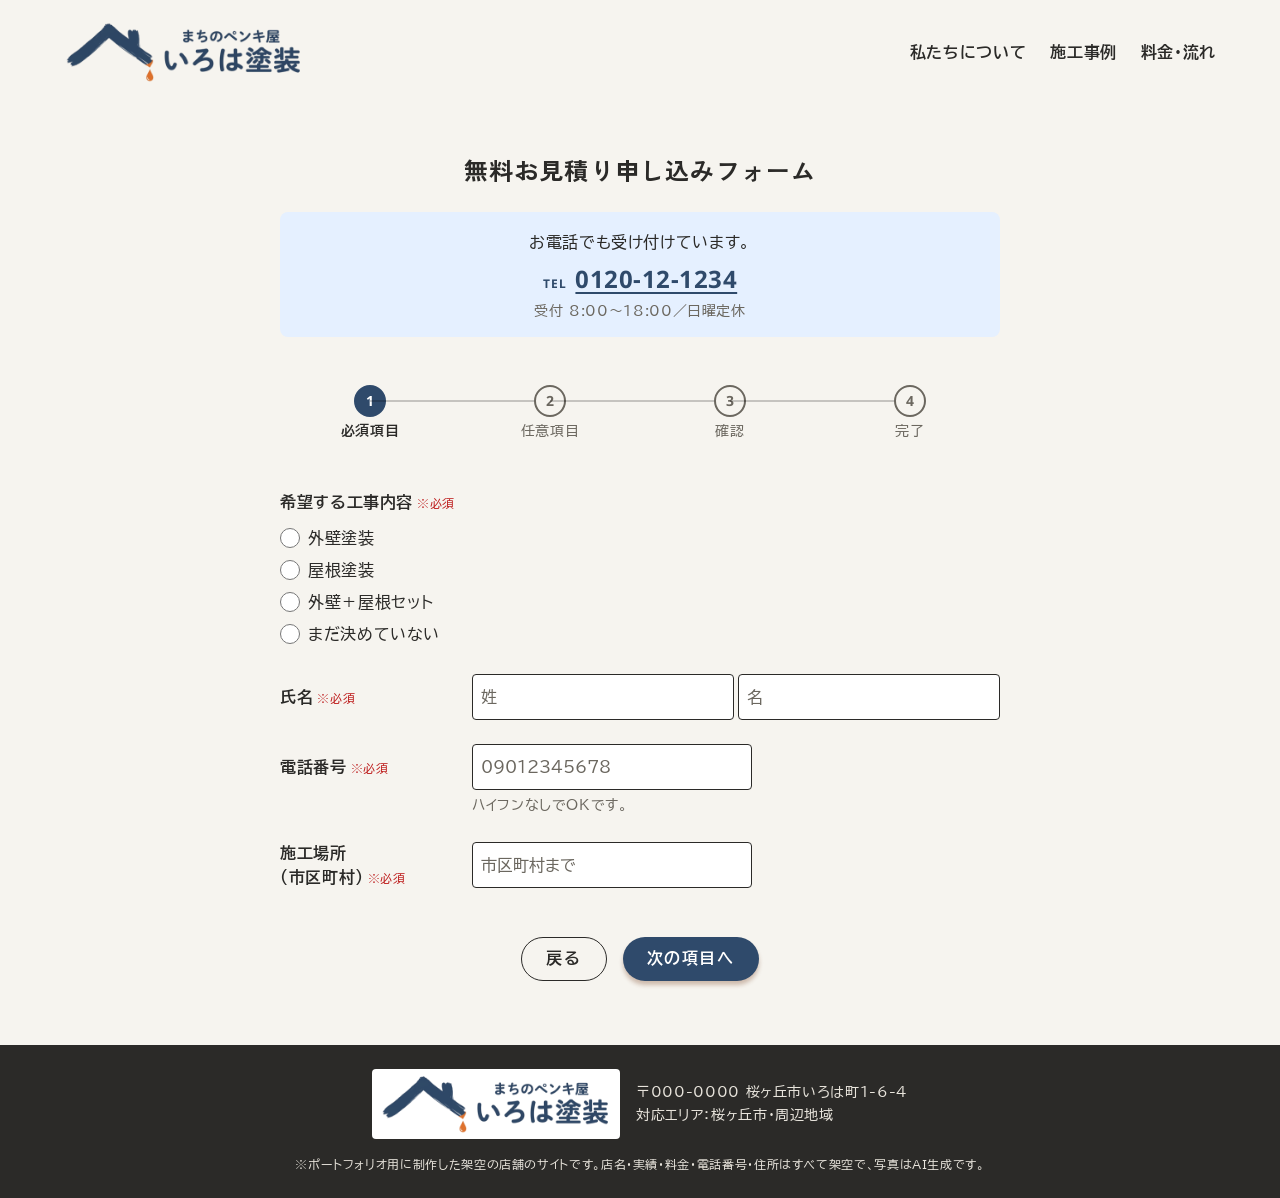
==== contact.html @ 246eca3e "いろは塗装のWebサイトを公開 架空の外壁・屋根塗装店のトップページと、無料お見積りフォーム。  Co-Authored-By: Claude Opus 5.5 <noreply@anthropic." ====
<!DOCTYPE html>
<html lang="ja">
<head>
  <meta charset="UTF-8">
  <meta name="viewport" content="width=device-width, initial-scale=1">
  <title>無料お見積り申し込みフォーム｜まちのペンキ屋 いろは塗装</title>
  <meta name="description" content="桜ヶ丘市の外壁・屋根塗装店、いろは塗装の無料お見積り申し込みフォームです。お名前とご連絡先など、最小限の入力で申し込めます。お電話でも受け付けています。">

  <link rel="preconnect" href="https://fonts.googleapis.com">
  <link rel="preconnect" href="https://fonts.gstatic.com" crossorigin>
  <link href="https://fonts.googleapis.com/css2?family=BIZ+UDPGothic:wght@400;700&family=Noto+Sans:wght@400;700&family=Zen+Kaku+Gothic+Antique:wght@700&display=swap" rel="stylesheet">

  <link rel="stylesheet" href="css/reset.css">
  <link rel="stylesheet" href="css/style.css">
</head>
<body>

  <!-- ヘッダー：トップページと同じ。このページ自体がフォームなので、お見積りボタンは置かない -->
  <header class="header">
    <a class="header__logo" href="index.html">
      <img src="images/logo.png" alt="まちのペンキ屋 いろは塗装" width="560" height="150">
    </a>
    <nav class="header__nav" aria-label="メインメニュー">
      <ul class="header__nav-list">
        <li><a href="index.html#message">私たちについて</a></li>
        <li><a href="index.html#works">施工事例</a></li>
        <li><a href="index.html#price">料金・流れ</a></li>
      </ul>
    </nav>
  </header>

  <main class="contact">
    <div class="container container--narrow">

      <h1 class="heading contact__title">無料お見積り申し込みフォーム</h1>

      <!-- 電話で問い合わせる人も多いと想定して、入力の前に番号を見せる -->
      <div class="contact__tel">
        <p>お電話でも受け付けています。</p>
        <p class="tel">
          <a class="tel__number" href="tel:0120121234"><span class="tel__digits">0120-12-1234</span></a>
          <span class="tel__time">受付 8:00〜18:00／日曜定休</span>
        </p>
      </div>

      <noscript>
        <p class="form-noscript">このフォームはJavaScriptを使っています。お手数ですが、お電話でお問い合わせください。</p>
      </noscript>

      <!-- 進み具合。全部でいくつあって今どこかが分かると、入力を続けやすい。
           状態は js/contact-form.js が付ける。フォームと同じくJSなしでは出さないので hidden にしている -->
      <ol class="form-progress" id="form-progress" aria-label="入力の進み具合" hidden>
        <li class="form-progress__item"><span class="form-progress__num">1</span>必須項目</li>
        <li class="form-progress__item"><span class="form-progress__num">2</span>任意項目</li>
        <li class="form-progress__item"><span class="form-progress__num">3</span>確認</li>
        <li class="form-progress__item"><span class="form-progress__num">4</span>完了</li>
      </ol>

      <!-- novalidate：ブラウザ標準の吹き出しを止めて、js/contact-form.js のエラー表示に統一する -->
      <form class="form" id="estimate-form" novalidate>

        <!-- 画面1：必須項目 -->
        <section class="form-step" data-step="1" aria-labelledby="step1-title" hidden>
          <h2 class="visually-hidden" id="step1-title" tabindex="-1">必須項目の入力</h2>

          <fieldset class="form-group" data-field="work">
            <legend class="form-label">希望する工事内容<span class="form-required">※必須</span></legend>
            <div class="form-choices">
              <label class="form-choice"><input type="radio" name="work" value="外壁塗装">外壁塗装</label>
              <label class="form-choice"><input type="radio" name="work" value="屋根塗装">屋根塗装</label>
              <label class="form-choice"><input type="radio" name="work" value="外壁＋屋根セット">外壁＋屋根セット</label>
              <label class="form-choice"><input type="radio" name="work" value="まだ決めていない">まだ決めていない</label>
            </div>
            <p class="form-error" hidden></p>
          </fieldset>

          <fieldset class="form-group form-row" data-field="name">
            <legend class="form-label">氏名<span class="form-required">※必須</span></legend>
            <div class="form-inputs">
              <label class="form-input-wrap">
                <span class="visually-hidden">姓</span>
                <input class="form-input" type="text" name="familyName" placeholder="姓" autocomplete="family-name">
              </label>
              <label class="form-input-wrap">
                <span class="visually-hidden">名</span>
                <input class="form-input" type="text" name="givenName" placeholder="名" autocomplete="given-name">
              </label>
            </div>
            <p class="form-error" hidden></p>
          </fieldset>

          <div class="form-group form-row" data-field="tel">
            <label class="form-label" for="tel">電話番号<span class="form-required">※必須</span></label>
            <div class="form-inputs">
              <!-- aria-describedby：入力欄に移動したときに、下の案内も読み上げられるようにする -->
              <input class="form-input form-input--medium" id="tel" type="tel" name="tel" placeholder="09012345678" autocomplete="tel" aria-describedby="tel-hint">
            </div>
            <p class="form-hint" id="tel-hint">ハイフンなしでOKです。</p>
            <p class="form-error" hidden></p>
          </div>

          <div class="form-group form-row" data-field="city">
            <label class="form-label" for="city">施工場所<br class="pc-only">（市区町村）<span class="form-required">※必須</span></label>
            <div class="form-inputs">
              <input class="form-input form-input--medium" id="city" type="text" name="city" placeholder="市区町村まで" autocomplete="address-level2">
            </div>
            <p class="form-error" hidden></p>
          </div>

          <div class="form-actions">
            <a class="button button--outline" href="index.html">戻る</a>
            <button class="button button--main button--raised" type="submit">次の項目へ</button>
          </div>
        </section>

        <!-- 画面2：分かる範囲で（任意） -->
        <section class="form-step" data-step="2" aria-labelledby="step2-title" hidden>
          <div class="form-step-head">
            <h2 class="form-step-title" id="step2-title" tabindex="-1">分かる範囲で教えてください。</h2>
            <p class="form-step-lead">お見積りの際の参考にします。</p>
          </div>

          <div class="form-group form-row" data-field="email">
            <label class="form-label" for="email">メールアドレス</label>
            <div class="form-inputs">
              <input class="form-input" id="email" type="email" name="email" placeholder="example@example.com" autocomplete="email">
            </div>
            <p class="form-error" hidden></p>
          </div>

          <fieldset class="form-group">
            <legend class="form-label">連絡方法の希望</legend>
            <div class="form-choices">
              <label class="form-choice"><input type="radio" name="contactMethod" value="電話">電話</label>
              <label class="form-choice"><input type="radio" name="contactMethod" value="メール">メール</label>
            </div>
          </fieldset>

          <fieldset class="form-group">
            <legend class="form-label">連絡可能な時間帯</legend>
            <div class="form-choices">
              <label class="form-choice"><input type="checkbox" name="contactTime" value="午前">午前</label>
              <label class="form-choice"><input type="checkbox" name="contactTime" value="午後">午後</label>
              <label class="form-choice"><input type="checkbox" name="contactTime" value="夕方">夕方</label>
              <label class="form-choice"><input type="checkbox" name="contactTime" value="いつでも">いつでも</label>
            </div>
          </fieldset>

          <fieldset class="form-group">
            <legend class="form-label">建物の種類</legend>
            <div class="form-choices">
              <label class="form-choice"><input type="radio" name="building" value="戸建て">戸建て</label>
              <label class="form-choice"><input type="radio" name="building" value="アパート・マンション">アパート・マンション</label>
              <label class="form-choice"><input type="radio" name="building" value="店舗">店舗</label>
              <label class="form-choice"><input type="radio" name="building" value="その他">その他</label>
            </div>
          </fieldset>

          <fieldset class="form-group">
            <legend class="form-label">築年数</legend>
            <div class="form-choices">
              <label class="form-choice"><input type="radio" name="age" value="〜10年">〜10年</label>
              <label class="form-choice"><input type="radio" name="age" value="10〜20年">10〜20年</label>
              <label class="form-choice"><input type="radio" name="age" value="20〜30年">20〜30年</label>
              <label class="form-choice"><input type="radio" name="age" value="30年以上">30年以上</label>
              <label class="form-choice"><input type="radio" name="age" value="わからない">わからない</label>
            </div>
          </fieldset>

          <fieldset class="form-group">
            <legend class="form-label">気になっている症状（複数可）</legend>
            <div class="form-choices">
              <label class="form-choice"><input type="checkbox" name="symptom" value="色あせ">色あせ</label>
              <label class="form-choice"><input type="checkbox" name="symptom" value="ひび割れ">ひび割れ</label>
              <label class="form-choice"><input type="checkbox" name="symptom" value="剥がれ">剥がれ</label>
              <label class="form-choice"><input type="checkbox" name="symptom" value="手に白い粉がつく">手に白い粉がつく</label>
              <label class="form-choice"><input type="checkbox" name="symptom" value="雨漏り">雨漏り</label>
              <label class="form-choice"><input type="checkbox" name="symptom" value="その他">その他</label>
            </div>
            <label class="form-input-wrap form-other">
              <span class="visually-hidden">その他の症状の内容</span>
              <input class="form-input" type="text" name="symptomOther">
            </label>
          </fieldset>

          <!-- 色の丸は色だけでは伝わらないので、label に名前を持たせ、選んだ色の名前も文字で出す -->
          <fieldset class="form-group">
            <legend class="form-label">ご希望の色</legend>
            <div class="form-colors">
              <label class="form-color" style="--chip-color: #F2EEE6"><input type="radio" name="color" value="ウォームホワイト"><span class="visually-hidden">ウォームホワイト</span></label>
              <label class="form-color" style="--chip-color: #EDE3CC"><input type="radio" name="color" value="アイボリー"><span class="visually-hidden">アイボリー</span></label>
              <label class="form-color" style="--chip-color: #D8C7A8"><input type="radio" name="color" value="ベージュ"><span class="visually-hidden">ベージュ</span></label>
              <label class="form-color" style="--chip-color: #B7AFA3"><input type="radio" name="color" value="グレージュ"><span class="visually-hidden">グレージュ</span></label>
              <label class="form-color" style="--chip-color: #C9CBCC"><input type="radio" name="color" value="ライトグレー"><span class="visually-hidden">ライトグレー</span></label>
              <label class="form-color" style="--chip-color: #4A4C4E"><input type="radio" name="color" value="チャコール"><span class="visually-hidden">チャコール</span></label>
              <label class="form-color" style="--chip-color: #2F3E55"><input type="radio" name="color" value="ネイビー"><span class="visually-hidden">ネイビー</span></label>
              <label class="form-color" style="--chip-color: #7A8263"><input type="radio" name="color" value="モスグリーン"><span class="visually-hidden">モスグリーン</span></label>
            </div>
            <p class="form-color-name" id="color-name" hidden></p>
            <div class="form-choices">
              <label class="form-choice"><input type="radio" name="color" value="まだ決めていない">まだ決めていない</label>
            </div>
          </fieldset>

          <div class="form-group">
            <label class="form-label" for="message">その他のご相談</label>
            <textarea class="form-input form-textarea" id="message" name="message" rows="3"></textarea>
          </div>

          <div class="form-group form-consent" data-field="consent">
            <label class="form-choice"><input type="checkbox" name="consent" value="同意する">個人情報の取り扱いへの同意<span class="form-required">※必須</span></label>
            <p class="form-error" hidden></p>
          </div>

          <div class="form-actions">
            <button class="button button--outline" type="button" data-back>戻る</button>
            <button class="button button--main button--raised" type="submit">確認画面へ</button>
          </div>
        </section>

        <!-- 画面3：確認（一覧の中身は JS が入力内容から作る） -->
        <section class="form-step" data-step="3" aria-labelledby="step3-title" hidden>
          <div class="form-step-head">
            <h2 class="form-step-title" id="step3-title" tabindex="-1">入力内容をご確認ください。</h2>
            <p class="form-step-lead">修正するときは「戻る」を押してください。入力した内容はそのまま残ります。</p>
          </div>
          <dl class="form-summary" id="form-summary"></dl>
          <p class="note form-demo-note">※架空の店舗のサイトです。送信しても、入力内容はどこにも送られません。</p>
          <div class="form-actions">
            <button class="button button--outline" type="button" data-back>戻る</button>
            <button class="button button--accent" type="submit">この内容で送信する</button>
          </div>
        </section>

        <!-- 画面4：完了 -->
        <section class="form-step form-done" data-step="4" aria-labelledby="step4-title" hidden>
          <h2 class="form-step-title" id="step4-title" tabindex="-1">お申し込み<br class="sp-only">ありがとうございました。</h2>
          <p class="form-done__text">内容を確認のうえ、<br class="sp-only">担当の職人からご連絡します。</p>
          <p class="note">※架空の店舗のサイトのため、<br class="sp-only">実際の送信・ご連絡はありません。</p>
          <div class="form-actions">
            <a class="button button--main" href="index.html">トップページへ戻る</a>
          </div>
        </section>

      </form>
    </div>
  </main>

  <footer class="footer">
    <div class="footer__inner">
      <p class="footer__logo"><img src="images/logo.png" alt="まちのペンキ屋 いろは塗装" width="560" height="150" loading="lazy"></p>
      <address class="footer__address">
        〒000-0000 桜ヶ丘市いろは町1-6-4<br>
        対応エリア：桜ヶ丘市・周辺地域
      </address>
    </div>
    <p class="footer__note">※ポートフォリオ用に制作した架空の店舗のサイトです。店名・実績・料金・電話番号・住所はすべて架空で、写真はAI生成です。</p>
  </footer>

  <script src="js/contact-form.js"></script>
</body>
</html>
---- css/style.css ----
/* =========================================================
   いろは塗装 トップページ
   1. 変数  2. ベース  3. 共通パーツ  4. セクション（HTMLの順）
   スマホを基本に書き、PCは @media (min-width: 768px) で上書きする
   ========================================================= */

/* ---------- 1. 変数 ---------- */
:root {
  /* 背景 */
  --color-bg: #F6F4EF;         /* 漆喰：ページ全体 */
  --color-bg-sub: #EFE8DC;     /* 砂壁：セクションの交互背景 */
  --color-band: #E5F0FF;       /* 藍白：実績の帯、流れのカード */

  /* テキスト */
  --color-text: #2B2A28;       /* 墨：本文・見出し */
  --color-text-sub: #6B675F;   /* 鼠：注記。4.5:1以上を確保するためFigmaの#919191より濃くしている */

  /* メイン・アクセント */
  --color-main: #2F4A6B;       /* 藍 */
  --color-accent: #BF5219;     /* 朱：ボタン */
  --color-accent-dark: #A44614;
  --color-paint: #E07B39;      /* ペンキ朱：垂れ・装飾のみ。文字には使わない */

  /* 垂れの色。色見本のJSがここを書き換える */
  --drip-color: var(--color-paint);

  /* フォント */
  --font-heading: "Zen Kaku Gothic Antique", "Hiragino Sans", "Yu Gothic", sans-serif;
  --font-body: "BIZ UDPGothic", "Hiragino Sans", "Yu Gothic", sans-serif;
  --font-en: "Noto Sans", "Helvetica Neue", Arial, sans-serif;

  /* 余白（Figmaの変数と同じ値） */
  --space-xs: 4px;
  --space-s: 8px;
  --space-m: 16px;
  --space-l: 24px;
  --space-xl: 48px;
  --space-2xl: 64px;

  /* レイアウト */
  --content-width: 1080px;     /* 広いカラム */
  --content-narrow: 720px;     /* 狭いカラム */
  --gutter: 24px;
  --section-space: 48px;
  --radius: 8px;
  --shadow-cta: 0 4px 4px rgba(113, 52, 20, 0.3);

  /* ペンキ演出（--paint-y と --rest-opacity は js/drip.js が書き換える） */
  --header-height: 72px;
  --wave-height: 72px;
  --paint-y: 0px;
  --rest-opacity: 1;
}

@media (min-width: 768px) {
  :root {
    --section-space: var(--space-2xl);
    --gutter: 48px;
    --header-height: 104px;
    --wave-height: 120px;
  }
}

/* ---------- 2. ベース ---------- */
html {
  scroll-behavior: smooth;
}

body {
  background: var(--color-bg);
  color: var(--color-text);
  font-family: var(--font-body);
  font-size: 16px;
  line-height: 1.75;
  letter-spacing: 0.04em;
  -webkit-font-smoothing: antialiased;
}

img {
  display: block;
  max-width: 100%;
  height: auto;
}

a:focus-visible,
button:focus-visible {
  outline: 3px solid var(--color-main);
  outline-offset: 3px;
}

.visually-hidden {
  position: absolute;
  width: 1px;
  height: 1px;
  overflow: hidden;
  clip: rect(0 0 0 0);
  white-space: nowrap;
}

/* 言葉のまとまり：入りきらないときは、まとまりごと次の行へ送る。
   <br> と違って画面幅ごとに指定し直さなくてよく、1行に入る幅なら普通に1行で並ぶ */
.phrase {
  display: inline-block;
}

/* 改行を画面幅で出し分ける */
.pc-only { display: none; }
@media (min-width: 768px) {
  .pc-only { display: inline; }
  .sp-only { display: none; }
}

@media (prefers-reduced-motion: reduce) {
  html { scroll-behavior: auto; }
}

/* ---------- 3. 共通パーツ ---------- */
.container {
  max-width: calc(var(--content-width) + var(--gutter) * 2);
  margin-inline: auto;
  padding-inline: var(--gutter);
}

.container--narrow {
  max-width: calc(var(--content-narrow) + var(--gutter) * 2);
}

.section {
  padding-block: var(--section-space);
  scroll-margin-top: var(--space-m);
}

.section--sub {
  background: var(--color-bg-sub);
}

/* 見出しまわり */
.section-head {
  margin-bottom: var(--space-l);
  text-align: center;
}

.section-label {
  font-family: var(--font-en);
  font-size: 12px;
  line-height: 1;
  letter-spacing: 0.1em;
  color: var(--color-main);
}

.heading {
  margin-top: var(--space-s);
  font-family: var(--font-heading);
  font-size: 22px;
  font-weight: 700;
  line-height: 1.5;
  letter-spacing: 0.05em;
  text-wrap: balance;
}

.section-head__lead {
  margin-top: var(--space-l);
}

@media (min-width: 768px) {
  .section-head {
    margin-bottom: var(--space-xl);
  }

  .heading {
    font-size: 24px;
  }
}

/* ボタン：高さ44px以上を確保 */
.button {
  display: inline-flex;
  align-items: center;
  justify-content: center;
  min-height: 44px;
  padding: var(--space-s) var(--space-l);
  border-radius: 999px;
  font-weight: 700;
  line-height: 1.4;
  letter-spacing: 0.1em;
  text-decoration: none;
  transition: background-color 0.2s;
}

.button--accent {
  background: var(--color-accent);
  color: #fff;
  box-shadow: var(--shadow-cta);
}

.button--accent:hover {
  background: var(--color-accent-dark);
}

.button--main {
  background: var(--color-main);
  color: #fff;
}

.button--main:hover {
  background: #233A55;
}

.button--large {
  min-height: 52px;
  padding-inline: var(--space-xl);
}

/* CTAボタン：hoverで下に少し垂れる（CSSのみ） */
.button--drip {
  position: relative;
}

.button--drip::after {
  content: "";
  position: absolute;
  top: calc(100% - 6px);
  left: 30%;
  width: 10px;
  height: 0;
  border-radius: 0 0 5px 5px;
  background: inherit;
  transition: height 0.5s ease-in;
}

.button--drip:hover::after {
  height: 22px;
}

/* 電話番号 */
.tel {
  line-height: 1.4;
}

/* 電話をかける人が多い想定なので、太字にして、押せる範囲を上下に広げて44px以上にする */
.tel__number {
  display: inline-block;
  padding-block: 6px;
  font-family: var(--font-en);
  font-size: 24px;
  font-weight: 700;
  letter-spacing: 0.02em;
  color: var(--color-main);
  text-decoration: none; /* リンク全体には線を引かない。「TEL」に線が付かないようにするため */
}

/* 「押せる」ことを示す下線は、番号の部分にだけ引く */
.tel__digits {
  text-decoration: underline;
  text-underline-offset: 4px;
}

.tel__number::before {
  content: "TEL";
  margin-right: var(--space-s);
  font-size: 12px;
  letter-spacing: 0.1em;
}

.tel__time {
  display: block;
  font-size: 14px;
  color: var(--color-text-sub);
}

.tel--light .tel__number,
.tel--light .tel__time {
  color: #fff;
}

/* ページの途中に置く、お見積りボタンと電話番号のまとまり */
.action-row {
  display: flex;
  flex-direction: column;
  align-items: center;
  gap: var(--space-m);
  margin-top: var(--space-l);
  text-align: center;
}

.action-row .button {
  width: 100%; /* スマホでは親指で押しやすいように横幅いっぱいにする */
}

@media (min-width: 768px) {
  .action-row {
    flex-direction: row;
    justify-content: center;
    gap: var(--space-l);
    margin-top: var(--space-xl);
    text-align: left;
  }

  .action-row .button {
    width: auto;
  }
}

/* 注記：12pxの行間1.0では2行のときに詰まるので、14px・1.6にしている */
.note {
  font-size: 14px;
  line-height: 1.6;
  color: var(--color-text-sub);
}

/* カード（お悩み） */
.card {
  overflow: hidden;
  border-radius: var(--radius);
  background: #fff;
}

.card__image {
  width: 100%;
  aspect-ratio: 2 / 1;
  object-fit: cover;
}

.card__body {
  padding: var(--space-m);
}

.card__title {
  margin-bottom: var(--space-s);
  font-weight: 700;
  line-height: 1.5;
}

.card__body p {
  font-size: 14px;
  line-height: 1.6;
}

/* ---------- 4-1. ヘッダー ---------- */
/* ヒーローの上に重ねる。追従はせず、ページと一緒に上へ流れる */
.header {
  position: absolute;
  top: 0;
  left: 0;
  z-index: 3;
  display: flex;
  align-items: center;
  gap: var(--space-m);
  width: 100%;
  height: var(--header-height);
  padding-inline: var(--gutter);
}

.header__logo {
  margin-right: auto;
}

.header__logo img {
  width: 168px;
}

/* スマホではナビを隠し、ボタンだけ見せる */
.header__nav {
  display: none;
}

.header__button {
  padding-inline: var(--space-m);
  font-size: 14px;
  letter-spacing: 0.05em;
}

@media (min-width: 768px) {
  .header {
    gap: var(--space-l);
    padding-inline: var(--space-2xl);
  }

  .header__logo img {
    width: 240px;
  }

  .header__button {
    padding-inline: var(--space-l);
    font-size: 16px;
    white-space: nowrap;
  }
}

/* ナビは全部が1行に収まる幅から出す。768pxから出すと、語の途中で折り返してしまう */
@media (min-width: 900px) {
  .header__nav {
    display: block;
  }

  .header__nav-list {
    display: flex;
    gap: var(--space-l);
  }

  .header__nav-list a {
    display: inline-block;
    padding-block: var(--space-s);
    font-weight: 700;
    color: var(--color-text);
    text-decoration: none;
  }

  .header__nav-list a {
    white-space: nowrap;
  }

  .header__nav-list a:hover {
    color: var(--color-main);
    text-decoration: underline;
    text-underline-offset: 6px;
  }
}

/* ---------- 4-2. ヒーロー ---------- */
/* SPは写真が上・テキストが下。HTMLはテキストが先なので order で入れ替える */
.hero {
  position: relative;
  display: flex;
  flex-direction: column;
  min-height: 100svh;
  padding-top: var(--header-height);
  overflow: hidden;
  background: var(--color-bg);
}

.hero__media {
  position: relative;
  flex: 1;
  order: -1;
  min-height: 180px;
  /* 下端を背景に溶かす */
  -webkit-mask-image: linear-gradient(to bottom, #000 85%, transparent);
  mask-image: linear-gradient(to bottom, #000 85%, transparent);
}

.hero__media img {
  position: absolute;
  inset: 0;
  width: 100%;
  height: 100%;
  object-fit: cover;
  object-position: center 38%;
}

/* ペンキの面：ヒーローと同じ高さの箱を、下端がヘッダーの下に来るように上へ隠しておく。
   JSが --paint-y を増やすと、箱ごと下へ動いてヒーローを塗りつぶす */
.hero__paint {
  position: absolute;
  bottom: calc(100% - var(--header-height));
  left: 0;
  z-index: 2;
  width: 100%;
  height: 100%;
  background: var(--color-bg);
  transform: translateY(var(--paint-y));
  will-change: transform;
}

/* 箱の下端にくっついている波。描く範囲の上3分の1は、波が上に揺れたとき用の余白 */
.hero__wave {
  position: absolute;
  top: calc(100% - var(--wave-height) / 3 - 1px);
  left: 0;
  width: 100%;
  height: var(--wave-height);
  fill: var(--color-bg);
}

.hero__content {
  position: relative;
  padding: var(--space-m) var(--gutter) var(--space-l);
}

.hero__title {
  font-family: var(--font-heading);
  font-size: clamp(36px, 11vw, 48px);
  font-weight: 700;
  line-height: 1.15;
  letter-spacing: 0.05em;
}

.hero__title-accent {
  color: var(--color-accent);
}

.hero__lead {
  margin-top: var(--space-s);
  font-size: 15px;
}

.hero__actions {
  display: flex;
  flex-wrap: wrap;
  align-items: center;
  gap: var(--space-s) var(--space-l);
  margin-top: var(--space-m);
}

@media (min-width: 768px) {
  .hero {
    display: block;
    /* 中身の高さは .hero__content で確保する */
    padding-top: 0;
  }

  .hero__media {
    position: absolute;
    inset: var(--header-height) 0 0 auto;
    width: 56%;
    /* 左側を背景に溶かして、文字の読みやすさを確保する */
    -webkit-mask-image: linear-gradient(to right, transparent, #000 34%);
    mask-image: linear-gradient(to right, transparent, #000 34%);
  }

  .hero__media img {
    object-position: right 32%;
  }

  .hero__content {
    z-index: 1;
    display: flex;
    flex-direction: column;
    min-height: 100svh;
    padding: calc(var(--header-height) + var(--space-xl)) var(--space-2xl) var(--space-2xl);
  }

  .hero__title {
    /* 画面の幅と高さの両方に合わせて、1画面に収める */
    font-size: min(6.7vw, 12vh, 96px);
  }

  .hero__lead {
    margin-top: var(--space-l);
    font-size: 16px;
  }

  .hero__actions {
    margin-top: auto;
    padding-top: var(--space-l);
    gap: var(--space-m);
  }
}

/* タブレットでは横に並べると電話番号が写真に重なるので、縦に積む */
@media (min-width: 768px) and (max-width: 1023px) {
  .hero__actions {
    flex-direction: column;
    align-items: flex-start;
  }
}

/* ---------- 4-3. 本編の浮かび上がり ----------
   JSが動いて .is-paint-ready が付いたときだけ有効になる。
   JSなし・動きを減らす設定では、最初から全部が見える */
.is-paint-ready .page-rest {
  opacity: var(--rest-opacity);
}

/* フェードイン（js/fade-in.js がクラスを付ける）
   下から16px上がりながら現れる。transform は見た目だけを動かすので、ページの高さは変わらない */
.fade-in {
  opacity: 0;
  transform: translateY(16px);
}

/* transition は現れる側にだけ書く。隠すときは一瞬で、現れるときだけゆっくり動く */
.fade-in.is-visible {
  opacity: 1;
  transform: none;
  transition: opacity 0.8s ease, transform 0.8s ease;
}

/* ---------- 4-4. 代表メッセージ ---------- */
.message__inner {
  display: grid;
  gap: var(--space-l);
}

.message__image {
  width: 100%;
  aspect-ratio: 4 / 3;
  object-fit: cover;
  border-radius: var(--radius);
}

.message__body {
  margin-top: var(--space-m);
}

.message__body p {
  text-wrap: pretty; /* 最後の行に1〜2文字だけ残らないようにする */
}

.message__body p + p {
  margin-top: var(--space-m);
}

.message__sign {
  margin-top: var(--space-l);
  font-weight: 700;
  text-align: right;
}

.message__sign span {
  margin-left: var(--space-m);
  font-family: var(--font-heading);
  font-size: 18px;
}

@media (min-width: 768px) {
  .message__inner {
    grid-template-columns: minmax(280px, 396px) 1fr;
    gap: var(--space-xl);
  }

  .message__image {
    height: 100%;
    aspect-ratio: auto;
  }

  .message__text {
    display: flex;
    flex-direction: column;
    justify-content: space-between;
  }

  .message__body {
    max-width: 640px;
    margin-top: var(--space-l);
  }
}

/* ---------- 4-5. 実績の数字 ---------- */
.numbers {
  padding-block: var(--space-xl);
  background: var(--color-band);
}

.numbers__list {
  display: grid;
  grid-template-columns: repeat(3, minmax(0, 1fr));
  gap: var(--space-m);
  max-width: var(--content-narrow);
  margin-inline: auto;
  text-align: center;
}

.numbers__item dt {
  font-size: 12px;
  line-height: 1.5;
}

.numbers__item dd {
  font-size: 14px;
  line-height: 1.2;
  color: var(--color-main);
}

.numbers__value {
  margin-right: 2px;
  font-family: var(--font-en);
  font-size: 32px;
  font-weight: 700;
  letter-spacing: 0;
}

.numbers__note {
  margin-top: var(--space-m);
  text-align: center;
}

@media (min-width: 768px) {
  .numbers__list {
    /* 中身に合わせず等幅にして、項目の間隔をそろえる */
    max-width: 480px;
  }

  .numbers__value {
    font-size: 40px;
  }
}

/* ---------- 4-6. お悩み ---------- */
.trouble__list {
  display: grid;
  gap: var(--space-m);
}

.trouble__closing {
  margin-top: var(--space-l);
  font-family: var(--font-heading);
  font-size: 20px;
  font-weight: 700;
  line-height: 1.5;
  text-align: center;
}

.trouble__closing strong {
  /* ペンキでなぞったような下線 */
  background: linear-gradient(transparent 65%, rgba(224, 123, 57, 0.4) 65%);
}

@media (min-width: 768px) {
  .trouble__list {
    grid-template-columns: repeat(3, minmax(0, 1fr));
    gap: var(--space-l);
  }

  .trouble__closing {
    margin-top: var(--space-xl);
  }
}

/* ---------- 4-7. 選ばれる3つの理由 ---------- */
.reason__list {
  display: grid;
  gap: var(--space-xl);
}

.reason__image {
  width: 100%;
  aspect-ratio: 10 / 7;
  object-fit: cover;
  border-radius: var(--radius);
}

.reason__text {
  display: flex;
  align-items: center;
  gap: var(--space-m);
  margin-top: var(--space-m);
}

.reason__num {
  flex-shrink: 0;
  font-family: var(--font-en);
  font-size: 32px;
  font-weight: 700;
  line-height: 1;
  letter-spacing: 0;
  color: var(--color-main);
}

.reason__title {
  margin-bottom: var(--space-s);
  font-family: var(--font-heading);
  font-size: 18px;
  font-weight: 700;
  line-height: 1.5;
  text-wrap: balance;
}

@media (min-width: 768px) {
  .reason__item {
    display: grid;
    grid-template-columns: minmax(280px, 400px) 1fr;
    align-items: center;
    gap: var(--space-xl);
  }

  /* 2つ目だけ写真とテキストを左右反転する */
  .reason__item:nth-child(even) {
    grid-template-columns: 1fr minmax(280px, 400px);
  }

  .reason__item:nth-child(even) .reason__image {
    order: 1;
  }

  .reason__text {
    margin-top: 0;
  }

  .reason__num {
    font-size: 40px;
  }

  .reason__title {
    font-size: 20px;
  }
}

/* ---------- 4-8. 色見本 ---------- */
.color__body {
  display: grid;
  gap: var(--space-l);
}

.color__house {
  display: flex;
  align-items: center;
  padding: var(--space-m);
  border-radius: var(--radius);
  background: #fff;
}

.color__house svg {
  width: 100%;
}

#wall {
  transition: fill 0.4s;
}

.color__house-drip {
  fill: var(--drip-color);
  /* 白っぽい色を選んでも垂れの輪郭が見えるように */
  stroke: rgba(0, 0, 0, 0.25);
  stroke-width: 1;
  transition: fill 0.4s;
}

.color__panel {
  display: flex;
  flex-direction: column;
}

.color__chips {
  display: grid;
  grid-template-columns: repeat(4, 50px);
  justify-content: center; /* 間隔は24pxのまま、列全体を中央に置く。PCの列幅272pxにもちょうど収まる */
  gap: var(--space-l);
}

.color__chip {
  display: block;
  width: 50px;
  height: 50px;
  border: 1px solid rgba(0, 0, 0, 0.15);
  border-radius: 50%;
  background: var(--chip-color);
  cursor: pointer;
  transition: transform 0.2s;
}

.color__chip:hover {
  transform: scale(1.06);
}

/* 選択中のチップは、藍の二重線で囲む */
.color__chip[aria-pressed="true"] {
  box-shadow: 0 0 0 3px var(--color-bg), 0 0 0 5px var(--color-main);
}

.color__info {
  margin-top: var(--space-m);
  padding: var(--space-m);
  border-radius: var(--radius);
  background: #fff;
}

.color__name {
  font-weight: 700;
  line-height: 1.5;
}

.color__desc {
  font-size: 14px;
  line-height: 1.6;
  /* balance は行の長さをそろえるので、1行目の右が空いてしまう。
     pretty は1行目を使い切ったうえで、最後の行が短くなりすぎないように調整する */
  text-wrap: pretty;
}

.color__action {
  padding-top: var(--space-l);
}

.color__button {
  width: 100%;
  margin-bottom: var(--space-s);
}

@media (min-width: 768px) {
  .color__body {
    /* 右列の304px：一番長い説明文（約262px）がカードの内側に1行で収まる幅 */
    grid-template-columns: minmax(0, 1fr) 304px;
    gap: var(--space-xl);
  }

  /* 操作列の高さを絵に合わせ、ボタンと注記を下端にそろえる */
  .color__action {
    margin-top: auto;
  }
}

/* ---------- 4-9. 施工事例 ---------- */
.works__list {
  display: grid;
  gap: var(--space-xl);
}

.works__card {
  display: grid;
  grid-template-columns: 35fr 65fr;
  align-items: end;
  gap: var(--space-m) var(--space-s);
}

.works__figure {
  position: relative;
}

.works__figure img {
  width: 100%;
  aspect-ratio: 3 / 2;
  object-fit: cover;
  border-radius: var(--radius);
}

.works__tag {
  position: absolute;
  top: var(--space-s);
  left: var(--space-s);
  padding: 0 var(--space-s);
  border-radius: 4px;
  background: var(--color-text-sub);
  color: #fff;
  font-family: var(--font-en);
  font-size: 12px;
  line-height: 1.6;
  letter-spacing: 0.08em;
}

.works__tag--after {
  background: var(--color-accent);
}

.works__body {
  grid-column: 1 / -1;
}

.works__title {
  font-weight: 700;
  line-height: 1.5;
}

.works__meta {
  margin-top: var(--space-s);
  font-size: 14px;
  line-height: 1.7;
}

.works__meta div {
  display: flex;
  gap: var(--space-s);
}

.works__meta dt {
  color: var(--color-text-sub);
}

@media (min-width: 768px) {
  .works__list {
    gap: var(--space-l);
  }

  .works__card {
    /* 720 = Before 170 + After 370 + 文字 164 + 間隔 8×2 */
    grid-template-columns: 170px minmax(0, 1fr) 164px;
    align-items: center;
    gap: var(--space-s);
  }

  .works__figure--before {
    align-self: end;
  }

  .works__body {
    grid-column: auto;
    padding-left: var(--space-s);
  }
}

/* ---------- 4-10. 料金とご依頼の流れ ---------- */
.price__box {
  max-width: var(--content-narrow);
  margin-inline: auto;
  padding: var(--space-l);
  border-radius: var(--radius);
  background: #fff;
}

.price__title {
  margin-bottom: var(--space-m);
  font-family: var(--font-heading);
  font-size: 20px;
  font-weight: 700;
  line-height: 1.5;
  text-align: center;
}

.price__title span {
  font-family: var(--font-body);
  font-size: 14px;
  font-weight: 400;
}

.price__table {
  width: 100%;
}

.price__table tr {
  border-bottom: 1px solid #ECE7DD;
}

.price__table th,
.price__table td {
  padding-block: var(--space-m);
  vertical-align: middle;
}

.price__table th {
  font-weight: 700;
  text-align: left;
}

.price__table td {
  font-size: 14px;
  text-align: right;
  color: var(--color-main);
  white-space: nowrap;
}

.price__table td span {
  margin-right: 2px;
  font-family: var(--font-en);
  font-size: 32px;
  font-weight: 700;
  line-height: 1;
  letter-spacing: 0;
}

.price__note {
  margin-top: var(--space-m);
  text-align: center;
}

.flow-title {
  margin: var(--space-xl) 0 var(--space-l);
  font-family: var(--font-heading);
  font-size: 20px;
  font-weight: 700;
  line-height: 1.5;
  text-align: center;
}

.flow {
  display: grid;
  max-width: var(--content-narrow); /* 縦並びのタブレットで、カードが横に伸びすぎないように */
  margin-inline: auto;
  gap: 32px; /* 矢印10px + 上下の余白11px */
}

.flow__item {
  position: relative;
  display: grid;
  grid-template-columns: 56px 1fr;
  column-gap: var(--space-m);
  padding: var(--space-m);
  border-radius: var(--radius);
  background: var(--color-band);
}

.flow__icon {
  grid-row: span 3;
  align-self: center;
  width: 56px;
  height: 56px;
}

.flow__step {
  font-family: var(--font-en);
  font-size: 12px;
  line-height: 1.5;
  letter-spacing: 0.1em;
  color: var(--color-main);
}

.flow__title {
  font-weight: 700;
  line-height: 1.5;
}

.flow__text {
  font-size: 14px;
  line-height: 1.6;
  text-wrap: balance; /* 1文字だけ次の行に残らないよう、行の長さをそろえる */
}

/* ステップの間の矢印。スマホはカードが縦に並ぶので、下向きにする。
   幅も高さも0の箱の「枠線」は三角形になるので、上の枠線だけに色を付けると下向きの三角になる */
.flow__item + .flow__item::before {
  content: "";
  position: absolute;
  top: -21px;
  left: 50%;
  border-inline: 7px solid transparent;
  border-top: 10px solid var(--color-main);
  transform: translateX(-50%);
}

@media (min-width: 768px) {
  .flow-title {
    margin-top: var(--space-2xl);
  }
}

/* 5枚を横に並べるのは、広いカラム（1080px + 左右の余白96px）が収まる画面だけ。
   それより狭いと文章が細切れになるので、スマホと同じ縦並びのままにする */
@media (min-width: 1176px) {
  .flow {
    max-width: none;
    /* カードの間の36px = 矢印10px + 左右の余白13px */
    grid-template-columns: repeat(5, minmax(0, 1fr));
    gap: 36px;
  }

  .flow__item {
    grid-template-columns: 1fr;
    justify-items: center;
    align-content: start;
    padding: var(--space-m) 12px;
    text-align: center;
  }

  .flow__icon {
    grid-row: auto;
    width: 64px;
    height: 64px;
    margin-bottom: var(--space-s);
  }

  .flow__title {
    margin-bottom: var(--space-xs);
  }

  /* PCはカードが横に並ぶので、右向きにする。カードの間のちょうど中央に置く */
  .flow__item + .flow__item::before {
    top: 50%;
    left: -23px;
    border: 0; /* スマホ用の枠線をいったん消してから、指定し直す */
    border-block: 7px solid transparent;
    border-left: 10px solid var(--color-main);
    transform: translateY(-50%);
  }
}

/* ---------- 4-11. CTA ---------- */
.cta {
  padding-block: var(--section-space);
  background: var(--color-main);
  color: #fff;
  text-align: center;
  scroll-margin-top: var(--space-m);
}

.cta__title {
  font-family: var(--font-heading);
  font-size: 24px;
  font-weight: 700;
  line-height: 1.5;
  letter-spacing: 0.05em;
}

.cta__text {
  margin-top: var(--space-s);
}

.cta__actions {
  display: flex;
  flex-direction: column;
  align-items: center;
  gap: var(--space-l);
  margin-top: var(--space-l);
}

.cta .tel__number {
  font-size: 32px;
  font-weight: 700;
}

.cta .button:focus-visible,
.cta a:focus-visible {
  outline-color: #fff;
}

@media (min-width: 768px) {
  .cta__actions {
    flex-direction: row;
    justify-content: center;
    margin-top: var(--space-xl);
  }

  .cta .tel {
    text-align: left;
  }

  .cta .button {
    min-width: 309px;
  }
}

/* ---------- 4-12. フッター ---------- */
.footer {
  padding-block: var(--space-l);
  background: var(--color-text);
  color: #E8E4DC;
  font-size: 14px;
  line-height: 1.6;
}

.footer__inner {
  display: flex;
  flex-direction: column;
  align-items: center;
  gap: var(--space-m);
  padding-inline: var(--gutter);
}

.footer__logo {
  padding: var(--space-xs) var(--space-s);
  border-radius: 4px;
  background: #fff;
}

.footer__logo img {
  width: 232px;
}

.footer__address {
  font-style: normal;
}

.footer__note {
  margin-top: var(--space-m);
  padding-inline: var(--gutter);
  font-size: 12px;
  text-align: center;
  text-wrap: pretty;
}

@media (min-width: 768px) {
  .footer__inner {
    flex-direction: row;
    justify-content: center;
  }
}

/* ---------- 5. お見積りフォーム（contact.html） ---------- */
/* ヘッダーがページの上に重なっている（absolute）ので、その分だけ下げる */
.contact {
  padding-top: var(--header-height);
  padding-bottom: var(--section-space);
}

.contact__title {
  margin-top: var(--space-l);
  text-align: center;
}

.contact__tel {
  margin-top: var(--space-l);
  padding: var(--space-m);
  border-radius: var(--radius);
  background: var(--color-band);
  text-align: center;
}

.form-noscript {
  margin-top: var(--space-l);
  font-weight: 700;
}

/* 進み具合：4列に等分し、丸の中心どうしを線でつなぐ */
.form-progress {
  display: grid;
  grid-template-columns: repeat(4, minmax(0, 1fr));
  margin-top: var(--space-xl);
}

.form-progress[hidden] {
  display: none; /* display: grid が hidden を打ち消さないようにする */
}

.form-progress__item {
  position: relative;
  display: flex;
  flex-direction: column;
  align-items: center;
  gap: var(--space-xs);
  font-size: 14px;
  line-height: 1.5;
  color: var(--color-text-sub);
}

/* 丸をつなぐ線。自分の丸の中心から、1つ前の丸の中心まで伸ばしている */
.form-progress__item + .form-progress__item::before {
  content: "";
  position: absolute;
  top: 15px;
  right: 50%;
  width: 100%;
  height: 2px;
  background: rgba(0, 0, 0, 0.2);
}

.form-progress__num {
  position: relative; /* 線より手前に出す */
  display: flex;
  align-items: center;
  justify-content: center;
  width: 32px;
  height: 32px;
  border: 2px solid var(--color-text-sub);
  border-radius: 50%;
  background: var(--color-bg);
  font-family: var(--font-en);
  font-weight: 700;
  line-height: 1;
}

/* 今の段階：色だけでなく、太字でも伝える */
.form-progress__item[aria-current="step"] {
  font-weight: 700;
  color: var(--color-text);
}

/* 今の段階と終わった段階は、藍で塗る */
.form-progress__item[aria-current="step"] .form-progress__num,
.form-progress__item.is-done .form-progress__num {
  border-color: var(--color-main);
  background: var(--color-main);
  color: #fff;
}

/* 終わった段階：数字を隠して✓に置き換える。そこまでの線も藍にする */
.form-progress__item.is-done {
  color: var(--color-text);
}

.form-progress__item.is-done .form-progress__num {
  font-size: 0;
}

.form-progress__item.is-done .form-progress__num::after {
  content: "✓";
  font-size: 16px;
}

.form-progress__item.is-done::before,
.form-progress__item[aria-current="step"]::before {
  background: var(--color-main);
}

.form {
  margin-top: var(--space-xl);
}

/* 見出しへフォーカスを移すのはJSの都合なので、枠は出さない */
.form-step [tabindex="-1"]:focus {
  outline: none;
}

.form-step-head {
  margin-bottom: var(--space-l);
}

.form-step-title {
  font-family: var(--font-heading);
  font-size: 20px;
  font-weight: 700;
  line-height: 1.5;
  letter-spacing: 0.05em;
}

.form-step-lead {
  margin-top: var(--space-xs);
  font-size: 14px;
  line-height: 1.6;
}

/* 項目のまとまり */
.form-group {
  min-width: 0; /* fieldset は標準だと中身より縮まないので、はみ出しを防ぐ */
  margin: 0 0 var(--space-l);
  padding: 0;
  border: 0;
}

.form-label {
  display: block;
  margin-bottom: var(--space-s);
  padding: 0;
  font-weight: 700;
  line-height: 1.5;
}

/* Figmaの赤は小さい文字だとコントラストが足りないので、少し濃くしている（約5.5:1） */
.form-required,
.form-error {
  color: #BE1E1E;
}

.form-required {
  margin-left: var(--space-xs);
  font-size: 12px;
  font-weight: 400;
  white-space: nowrap;
}

/* ラジオボタン・チェックボックス：文字まで含めて押せるように label で包む */
.form-choices {
  display: grid;
}

.form-choice {
  display: flex;
  align-items: center;
  gap: var(--space-s);
  min-height: 44px; /* スマホの指で押しやすい高さ */
  cursor: pointer;
}

.form-choice input {
  flex-shrink: 0;
  width: 20px;
  height: 20px;
  margin: 0;
  accent-color: var(--color-main);
  cursor: pointer;
}

/* 入力欄。文字は16px（これより小さいとiPhoneで入力時に画面が拡大されてしまう） */
.form-input {
  display: block;
  width: 100%;
  min-height: 46px;
  padding: var(--space-s);
  border: 1px solid var(--color-text);
  border-radius: 4px;
  background: #fff;
  color: var(--color-text);
  font: inherit;
  line-height: 1.5;
}

.form-input::placeholder {
  color: var(--color-text-sub);
}

.form-textarea {
  resize: vertical;
}

.form-input:focus-visible,
.form-choice input:focus-visible,
.form-color input:focus-visible + span {
  outline: 3px solid var(--color-main);
  outline-offset: 2px;
}

.form-inputs {
  display: flex;
  gap: var(--space-xs);
}

.form-input-wrap {
  display: block;
  flex: 1;
  min-width: 0;
}

.form-other {
  margin-top: var(--space-xs);
}

/* 入力欄の下の案内 */
.form-hint {
  margin-top: var(--space-xs);
  font-size: 14px;
  line-height: 1.6;
  color: var(--color-text-sub);
}

/* エラー */
.form-error {
  margin-top: var(--space-s);
  font-size: 14px;
  font-weight: 700;
  line-height: 1.6;
}

.is-error .form-input {
  border: 2px solid #BE1E1E;
}

/* 色のチップ：本物のラジオボタンを透明にして、丸の上に重ねている。
   見た目だけ丸にしても、キーボード操作や読み上げはラジオボタンのまま使える */
.form-colors {
  display: flex;
  flex-wrap: wrap;
  gap: var(--space-s);
}

.form-color {
  position: relative;
  width: 40px;
  height: 40px;
  border: 1px solid rgba(0, 0, 0, 0.2);
  border-radius: 50%;
  background: var(--chip-color);
  cursor: pointer;
}

.form-color input {
  position: absolute;
  inset: 0;
  width: 100%;
  height: 100%;
  margin: 0;
  opacity: 0;
  cursor: pointer;
}

/* :has() で「中のラジオが選ばれている丸」を選ぶ。トップの色見本と同じ二重線 */
.form-color:has(input:checked) {
  box-shadow: 0 0 0 3px var(--color-bg), 0 0 0 5px var(--color-main);
}

.form-color:has(input:focus-visible) {
  outline: 3px solid var(--color-main);
  outline-offset: 6px;
}

.form-color-name {
  margin-top: var(--space-s);
  font-size: 14px;
  font-weight: 700;
}

.form-consent {
  margin-top: var(--space-xl);
  text-align: center;
}

.form-consent .form-choice {
  justify-content: center;
}

/* ボタン */
.form-actions {
  display: flex;
  flex-wrap: wrap;
  justify-content: center;
  gap: var(--space-m);
  margin-top: var(--space-xl);
}

.button--outline {
  border: 1px solid var(--color-text);
  background: transparent;
  color: var(--color-text);
  cursor: pointer;
}

.button--outline:hover {
  background: var(--color-bg-sub);
}

.form-actions button {
  border-width: 1px;
  cursor: pointer;
}

.form-actions .button--main,
.form-actions .button--accent {
  border: 0;
}

.button--raised {
  box-shadow: var(--shadow-cta);
}

/* 確認画面 */
.form-summary {
  padding-inline: var(--space-m);
  border-radius: var(--radius);
  background: #fff;
}

.form-summary div {
  padding-block: var(--space-m);
  border-bottom: 1px solid #ECE7DD;
}

.form-summary div:last-child {
  border-bottom: 0;
}

.form-summary dt {
  font-size: 14px;
  font-weight: 700;
  line-height: 1.6;
}

.form-summary dd {
  overflow-wrap: anywhere; /* 長いメールアドレスがはみ出さないように */
  white-space: pre-wrap;   /* 相談欄の改行をそのまま見せる */
}

.form-summary dd.is-empty {
  color: var(--color-text-sub);
}

.form-demo-note {
  margin-top: var(--space-m);
}

/* 完了画面 */
.form-done {
  text-align: center;
  text-wrap: balance; /* 行末に1〜2文字だけ残らないよう、行の長さをそろえる */
}

.form-done__text {
  margin-block: var(--space-m) var(--space-s);
}

@media (min-width: 768px) {
  .contact__title {
    margin-top: var(--space-xl);
  }

  /* PCでは項目名を左、入力欄を右に並べ、入力欄の左端をそろえる */
  .form-row {
    display: grid;
    grid-template-columns: 176px minmax(0, 1fr);
    align-items: center;
    column-gap: var(--space-m);
  }

  /* legend は標準だと枠の上に固定されて grid に並ばないので、float で流れに戻す */
  .form-row legend {
    float: left;
  }

  .form-row .form-label {
    margin-bottom: 0;
  }

  .form-row .form-hint,
  .form-row .form-error {
    grid-column: 2;
  }

  .form-input--medium {
    max-width: 280px;
  }

  /* マウス操作なので、Figmaどおり行の間隔を詰める */
  .form-choice {
    min-height: 32px;
  }

  .form-summary {
    padding-inline: var(--space-l);
  }

  .form-summary div {
    display: grid;
    grid-template-columns: 176px minmax(0, 1fr);
    gap: var(--space-m);
  }

  .form-summary dt {
    font-size: 16px;
    line-height: 1.75;
  }
}
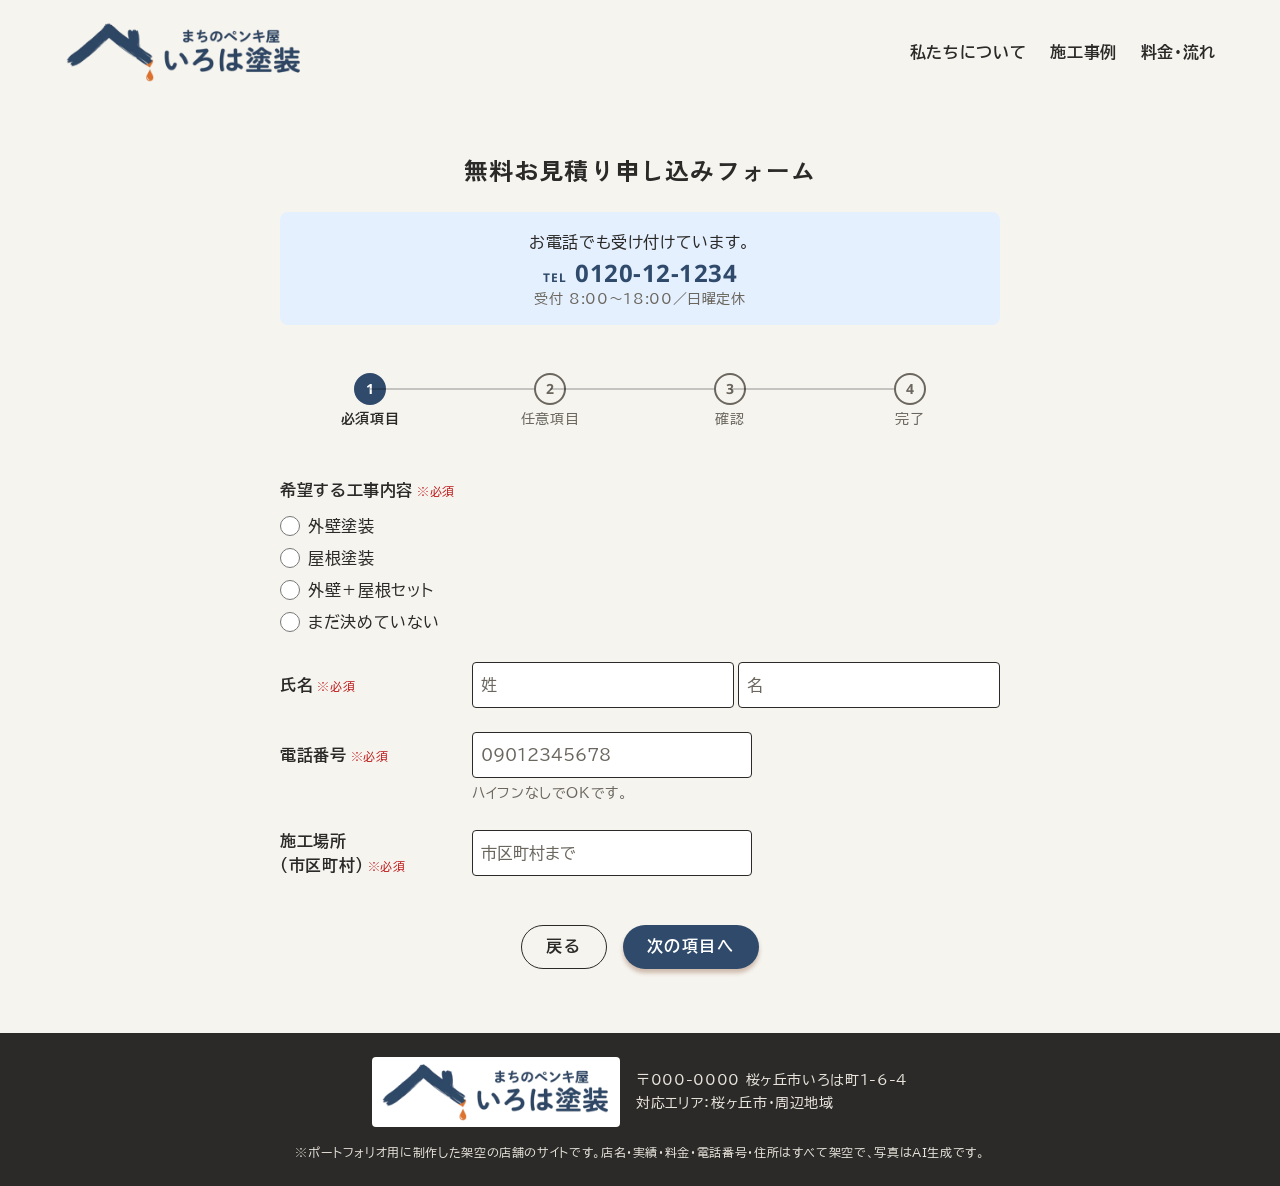
==== commit ab776a8a: "電話番号の発信リンクを解除する 架空の番号が実在の番号と重なる可能性があるため、文字だけの表示にする。  Co-Authored-By: Claude Opus 5.5 <noreply@anthro" ====
--- a/contact.html
+++ b/contact.html
@@ -38,7 +38,7 @@
       <div class="contact__tel">
         <p>お電話でも受け付けています。</p>
         <p class="tel">
-          <a class="tel__number" href="tel:0120121234"><span class="tel__digits">0120-12-1234</span></a>
+          <span class="tel__number">0120-12-1234</span>
           <span class="tel__time">受付 8:00〜18:00／日曜定休</span>
         </p>
       </div>
@@ -254,7 +254,7 @@
         対応エリア：桜ヶ丘市・周辺地域
       </address>
     </div>
-    <p class="footer__note">※ポートフォリオ用に制作した架空の店舗のサイトです。店名・実績・料金・電話番号・住所はすべて架空で、写真はAI生成です。</p>
+    <p class="footer__note"><span class="phrase">※ポートフォリオ用に制作した架空の店舗のサイトです。</span><span class="phrase">店名・実績・料金・電話番号・住所はすべて架空で、</span><span class="phrase">写真はAI生成です。</span></p>
   </footer>
 
   <script src="js/contact-form.js"></script>
--- a/css/style.css
+++ b/css/style.css
@@ -237,22 +237,14 @@
   line-height: 1.4;
 }
 
-/* 電話をかける人が多い想定なので、太字にして、押せる範囲を上下に広げて44px以上にする */
+/* 架空の番号で、実在の番号と重なる可能性があるので、押しても発信しないようリンクにしていない */
 .tel__number {
   display: inline-block;
-  padding-block: 6px;
   font-family: var(--font-en);
   font-size: 24px;
   font-weight: 700;
   letter-spacing: 0.02em;
   color: var(--color-main);
-  text-decoration: none; /* リンク全体には線を引かない。「TEL」に線が付かないようにするため */
-}
-
-/* 「押せる」ことを示す下線は、番号の部分にだけ引く */
-.tel__digits {
-  text-decoration: underline;
-  text-underline-offset: 4px;
 }
 
 .tel__number::before {
